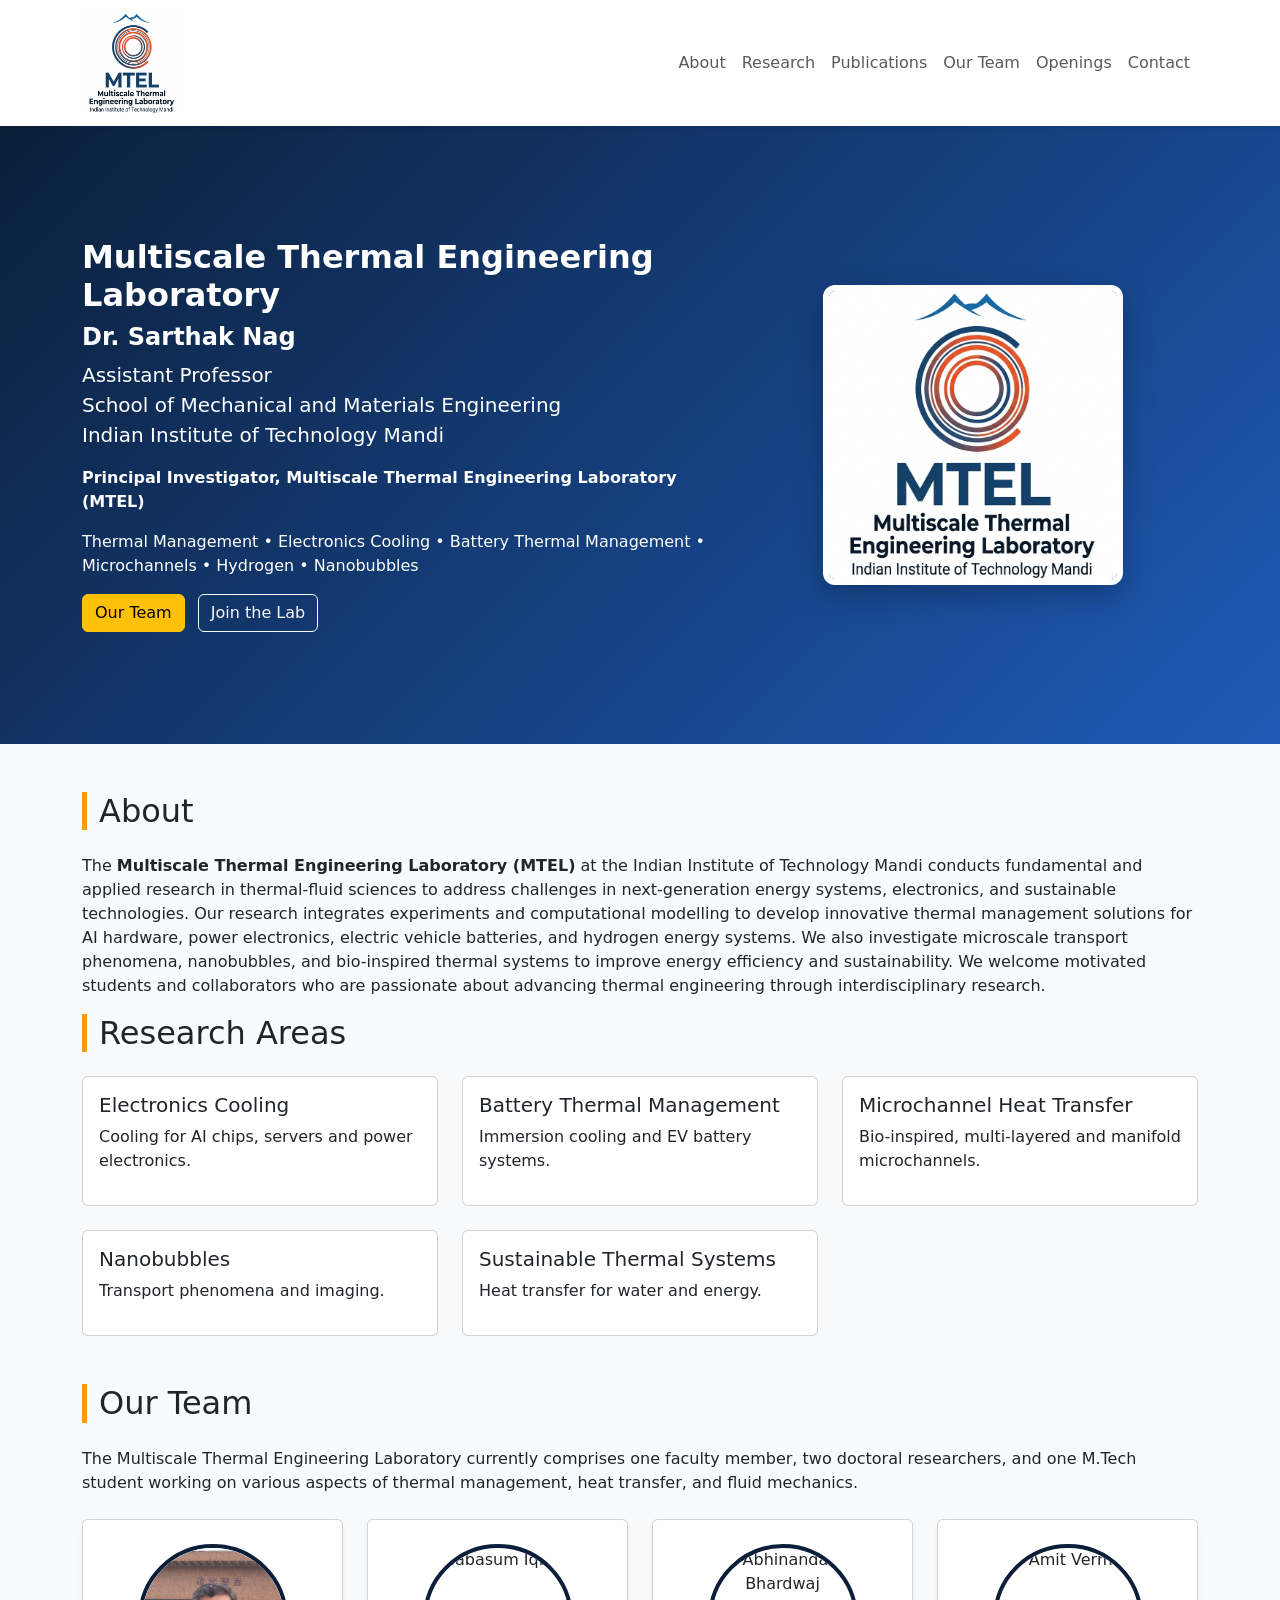
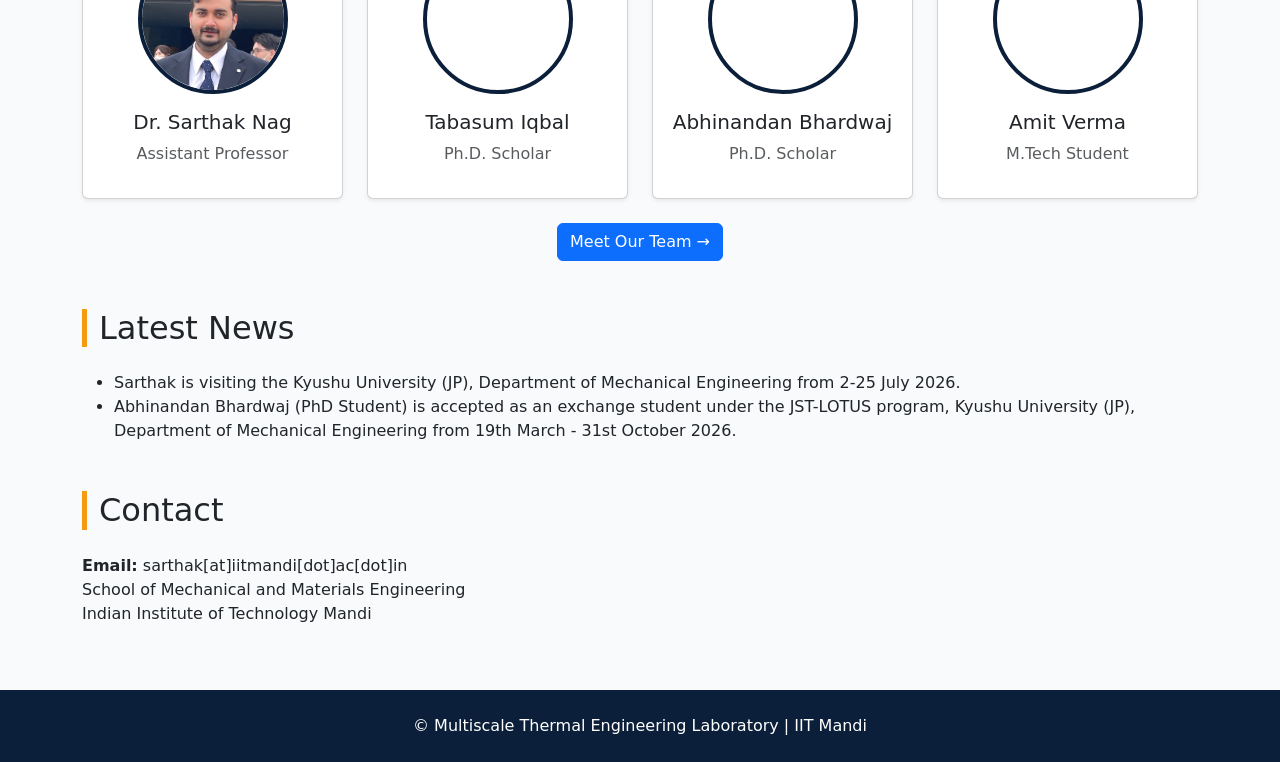
==== index.html @ 216d376e "Update headings for Multiscale Thermal Engineering Lab" ====
<!doctype html>
<html lang='en'>
<head>
<meta charset='utf-8'><meta name='viewport' content='width=device-width,initial-scale=1'>
<title>Dr. Sarthak Nag | MTEL</title>
<link href='https://cdn.jsdelivr.net/npm/bootstrap@5.3.7/dist/css/bootstrap.min.css' rel='stylesheet'>
<link rel='stylesheet' href='assets/css/style.css'>
</head>
<body>
<nav class='navbar navbar-expand-lg bg-white shadow-sm sticky-top'>
<div class='container'>
<a class="navbar-brand" href="index.html">
    <img src="assets/images/MTEL_Logo_square1.png"
         alt="MTEL Logo"
         height="100">
</a>
<ul class='navbar-nav ms-auto'>
<li class='nav-item'><a class='nav-link' href='#about'>About</a></li>
<li class='nav-item'><a class='nav-link' href='#research'>Research</a></li>
<li class='nav-item'><a class='nav-link' href='pages/publications.html'>Publications</a></li>
<li class='nav-item'><a class='nav-link' href='pages/people.html'>Our Team</a></li>
<li class='nav-item'><a class='nav-link' href='pages/openings.html'>Openings</a></li>
<li class='nav-item'><a class='nav-link' href='pages/contact.html'>Contact</a></li>
</ul></div></nav>

<section class='hero'>
<div class='container'>
<div class='row align-items-center'>
<div class='col-lg-7'>
<h1 class="fs-2 fw-bold">Multiscale Thermal Engineering Laboratory</h1>
<h1 class="fs-4 fw-bold">Dr. Sarthak Nag</h1>
<p class='lead'>Assistant Professor<br>School of Mechanical and Materials Engineering<br>Indian Institute of Technology Mandi</p>
<p><strong>Principal Investigator, Multiscale Thermal Engineering Laboratory (MTEL)</strong></p>
<p>Thermal Management • Electronics Cooling • Battery Thermal Management • Microchannels • Hydrogen • Nanobubbles</p>
<a class='btn btn-warning me-2' href='pages/people.html'>Our Team</a>
<a class='btn btn-outline-light' href='pages/openings.html'>Join the Lab</a>
</div>
<div class='col-lg-5 text-center'>
<img src="assets/images/MTEL_Logo_square1.png"
     alt="Lab Logo"
     class="placeholder-photo">
</div>
</div></div></section>

<div class='container py-5' id='about'>
<h2 class='section-title'>About</h2>
<p>The <strong>Multiscale Thermal Engineering Laboratory (MTEL)</strong> at the Indian Institute of Technology Mandi conducts fundamental and applied research in 
  thermal-fluid sciences to address challenges in next-generation energy systems, electronics, and sustainable technologies. Our research integrates experiments 
  and computational modelling to develop innovative thermal management solutions for AI hardware, power electronics, electric vehicle batteries, and hydrogen energy systems.
  We also investigate microscale transport phenomena, nanobubbles, and bio-inspired thermal systems to improve energy efficiency and sustainability.
  We welcome motivated students and collaborators who are passionate about advancing thermal engineering through interdisciplinary research.
</p>

<h2 class='section-title' id='research'>Research Areas</h2>
<div class='row g-4'>
<div class='col-md-4'><div class='card h-100'><div class='card-body'><h5>Electronics Cooling</h5><p>Cooling for AI chips, servers and power electronics.</p></div></div></div><div class='col-md-4'><div class='card h-100'><div class='card-body'><h5>Battery Thermal Management</h5><p>Immersion cooling and EV battery systems.</p></div></div></div><div class='col-md-4'><div class='card h-100'><div class='card-body'><h5>Microchannel Heat Transfer</h5><p>Bio-inspired, multi-layered and manifold microchannels.</p></div></div></div><div class='col-md-4'><div class='card h-100'><div class='card-body'><h5>Nanobubbles</h5><p>Transport phenomena and imaging.</p></div></div></div><div class='col-md-4'><div class='card h-100'><div class='card-body'><h5>Sustainable Thermal Systems</h5><p>Heat transfer for water and energy.</p></div></div></div>
</div>

<h2 class="section-title mt-5">Our Team</h2>

<p class="mb-4">
The Multiscale Thermal Engineering Laboratory currently comprises one faculty member,
two doctoral researchers, and one M.Tech student working on various aspects of
thermal management, heat transfer, and fluid mechanics.
</p>

<div class="row g-4">

    <!-- PI -->

    <div class="col-lg-3 col-md-6">

        <div class="card h-100 shadow-sm text-center">

            <img src="assets/images/SN-photo.jpg"
                 class="profile-photo mt-4"
                 alt="Dr. Sarthak Nag">

            <div class="card-body">

                <h5>Dr. Sarthak Nag</h5>

                <p class="text-muted mb-2">
                    Assistant Professor
                </p>
            </div>

        </div>

    </div>

    <!-- Tabasum -->

    <div class="col-lg-3 col-md-6">

        <div class="card h-100 shadow-sm text-center">

            <img src="assets/images/tabasum.jpg"
                 class="profile-photo mt-4"
                 alt="Tabasum Iqbal">

            <div class="card-body">

                <h5>Tabasum Iqbal</h5>

                <p class="text-muted">
                    Ph.D. Scholar
                </p>

            </div>

        </div>

    </div>

    <!-- Abhinandan -->

    <div class="col-lg-3 col-md-6">

        <div class="card h-100 shadow-sm text-center">

            <img src="assets/images/abhinandan.jpg"
                 class="profile-photo mt-4"
                 alt="Abhinandan Bhardwaj">

            <div class="card-body">

                <h5>Abhinandan Bhardwaj</h5>

                <p class="text-muted">
                    Ph.D. Scholar
                </p>

            </div>

        </div>

    </div>

    <!-- Amit -->

    <div class="col-lg-3 col-md-6">

        <div class="card h-100 shadow-sm text-center">

            <img src="assets/images/amit_verma.jpg"
                 class="profile-photo mt-4"
                 alt="Amit Verma">

            <div class="card-body">

                <h5>Amit Verma</h5>

                <p class="text-muted">
                    M.Tech Student
                </p>

            </div>

        </div>

    </div>

</div>

<div class="text-center mt-4">

    <a href="pages/people.html" class="btn btn-primary">

        Meet Our Team →

    </a>

</div>    
    
<h2 class='section-title mt-5'>Latest News</h2>
<ul>
<li>Sarthak is visiting the Kyushu University (JP), Department of Mechanical Engineering from 2-25 July 2026. </li>
<li>Abhinandan Bhardwaj (PhD Student) is accepted as an exchange student under the JST-LOTUS program, Kyushu University (JP), Department of Mechanical Engineering from 19th March - 31st October 2026.</li>
</ul>

<h2 class='section-title mt-5' id='contact'>Contact</h2>
<p><strong>Email:</strong> sarthak[at]iitmandi[dot]ac[dot]in<br>
School of Mechanical and Materials Engineering<br>Indian Institute of Technology Mandi</p>
</div>

<footer class='py-4'><div class='container text-center'>
© <span id='year'></span> Multiscale Thermal Engineering Laboratory | IIT Mandi
</div></footer>
<script src='assets/js/main.js'></script>
</body></html>
---- assets/css/style.css ----
:root{--primary:#0b1f3a;--accent:#f39c12;--light:#f8fafc}
body{font-family:system-ui,-apple-system,Segoe UI,Roboto,sans-serif;background:var(--light)}
.hero{background:linear-gradient(135deg,#0b1f3a,#1e5bb8);color:#fff;padding:7rem 0}
.section-title{border-left:5px solid var(--accent);padding-left:.75rem;margin-bottom:1.5rem}
.card:hover{transform:translateY(-4px);transition:.25s}
footer{background:#0b1f3a;color:#fff}
.stat{font-size:2rem;font-weight:700;color:#1e5bb8}

.placeholder-photo {
    width: 300px;
    height: 300px;
    object-fit: cover;
    border-radius: 12px;
    border: 6px solid white;
    box-shadow: 0 10px 30px rgba(0,0,0,0.25);
}

.profile-photo {
    width: 150px;
    height: 150px;
    object-fit: cover;
    border-radius: 50%;
    border: 4px solid #0b1f3a;
    margin: 20px auto 0;
    display: block;
}
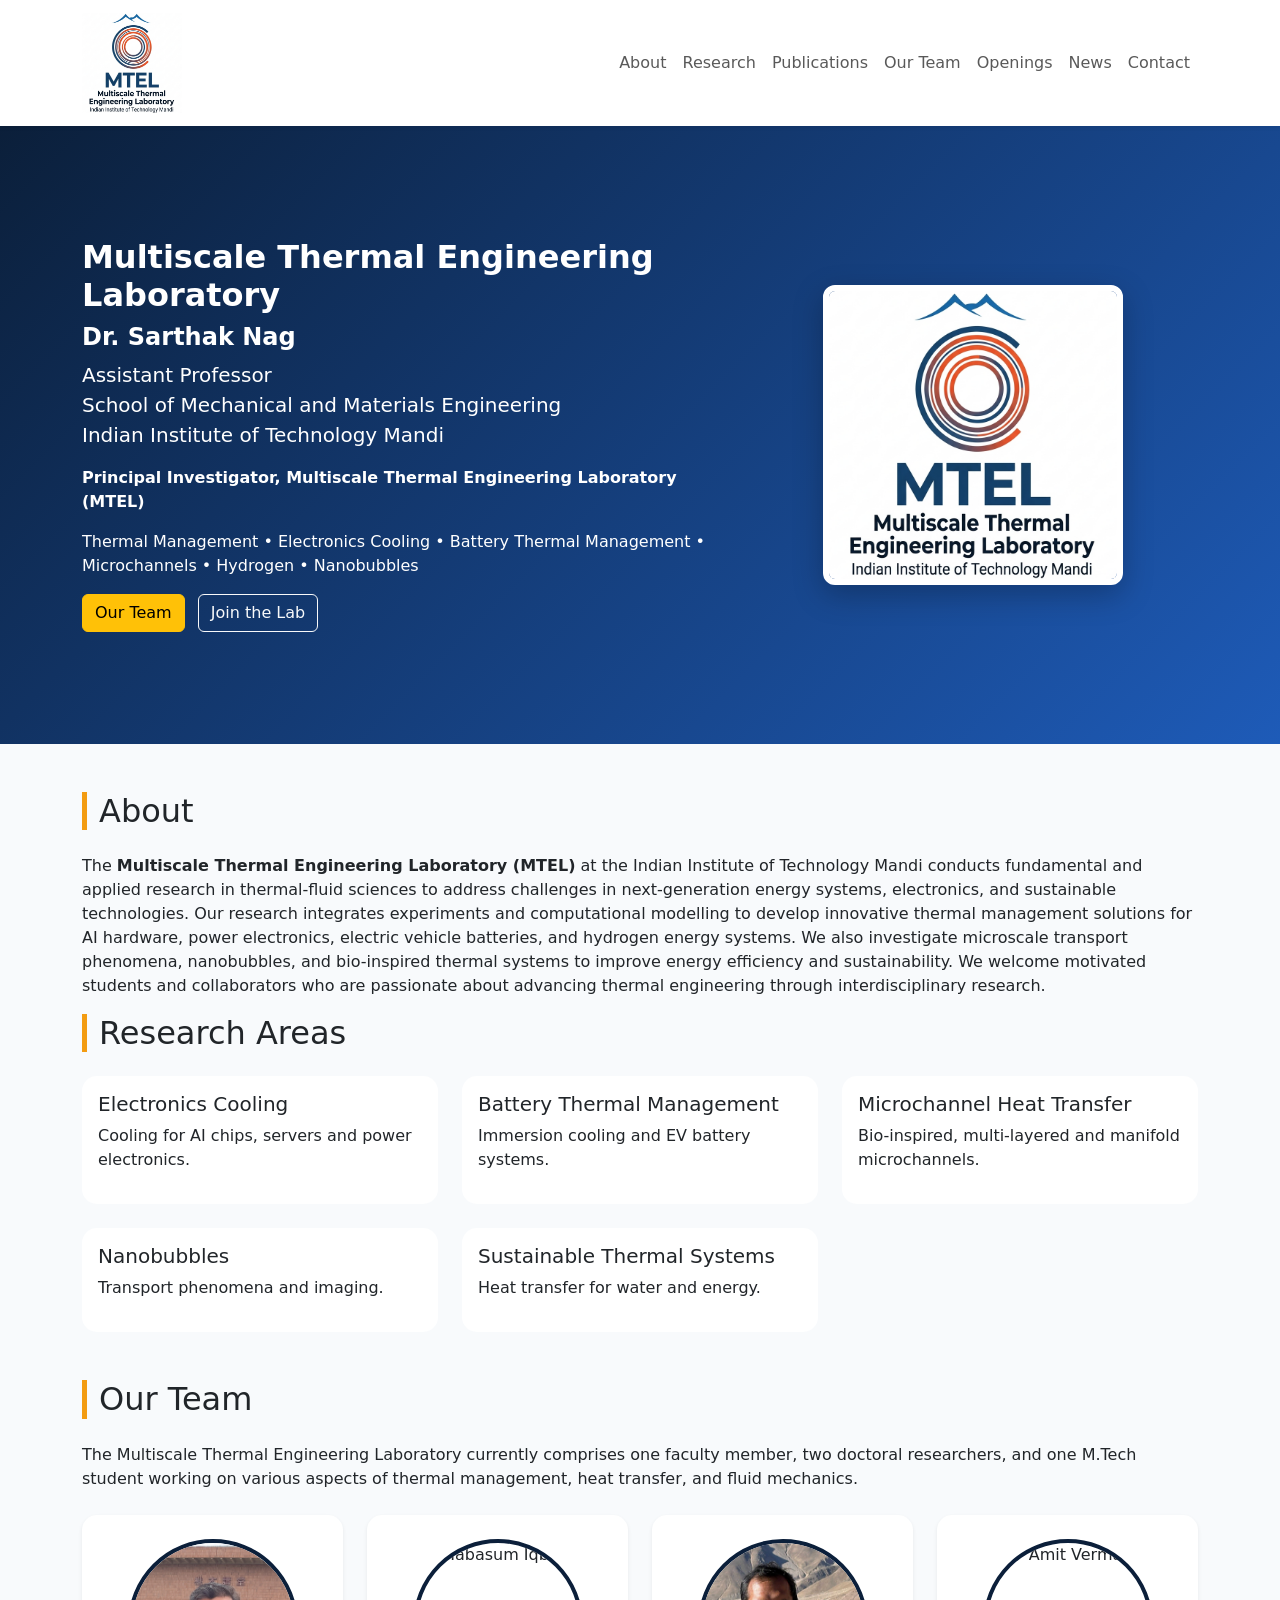
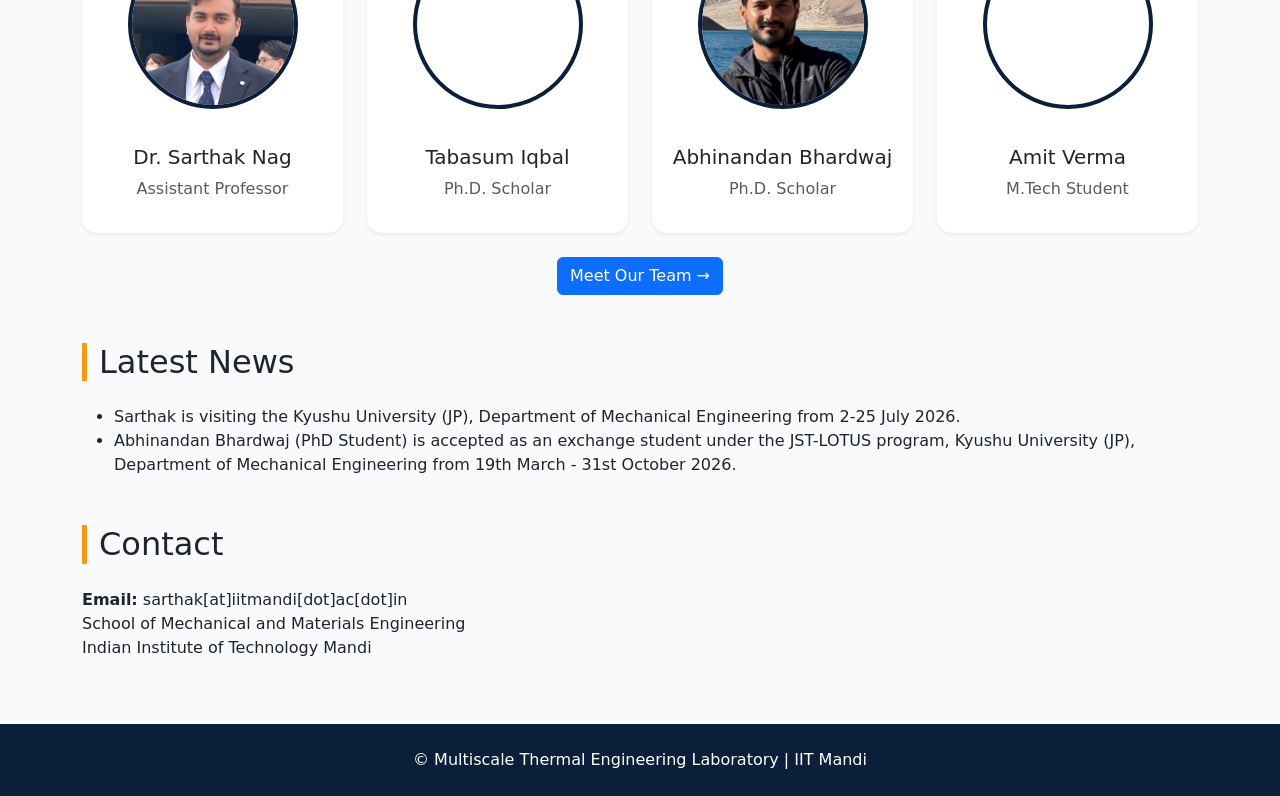
==== commit b904a2ef: "Update index.html" ====
--- a/index.html
+++ b/index.html
@@ -20,6 +20,7 @@
 <li class='nav-item'><a class='nav-link' href='pages/publications.html'>Publications</a></li>
 <li class='nav-item'><a class='nav-link' href='pages/people.html'>Our Team</a></li>
 <li class='nav-item'><a class='nav-link' href='pages/openings.html'>Openings</a></li>
+<li class='nav-item'><a class='nav-link' href='pages/news.html'>News</a></li>
 <li class='nav-item'><a class='nav-link' href='pages/contact.html'>Contact</a></li>
 </ul></div></nav>
 
--- a/assets/css/style.css
+++ b/assets/css/style.css
@@ -16,12 +16,17 @@
     box-shadow: 0 10px 30px rgba(0,0,0,0.25);
 }
 
+.card {
+    border: none;
+    border-radius: 15px;
+}
+
 .profile-photo {
-    width: 150px;
-    height: 150px;
+    width: 170px;
+    height: 170px;
     object-fit: cover;
     border-radius: 50%;
     border: 4px solid #0b1f3a;
-    margin: 20px auto 0;
     display: block;
+    margin: 20px auto;
 }
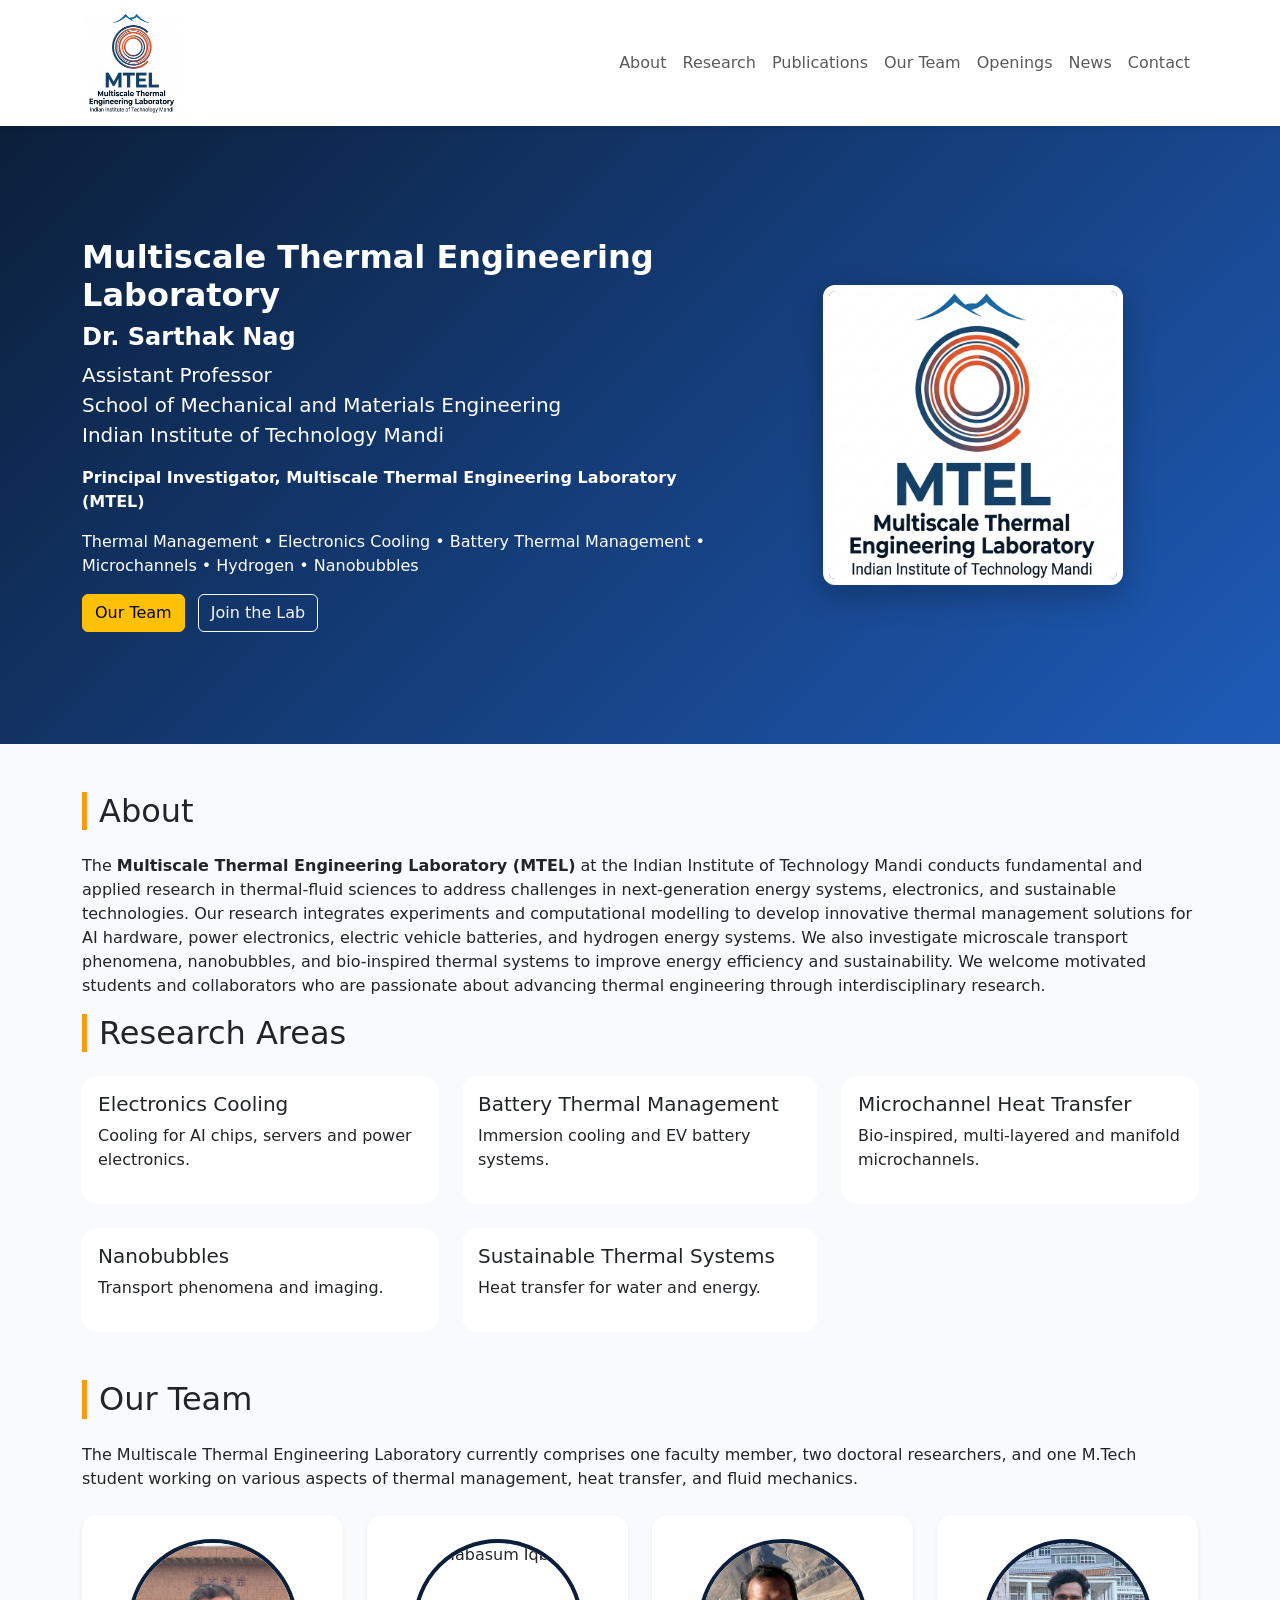
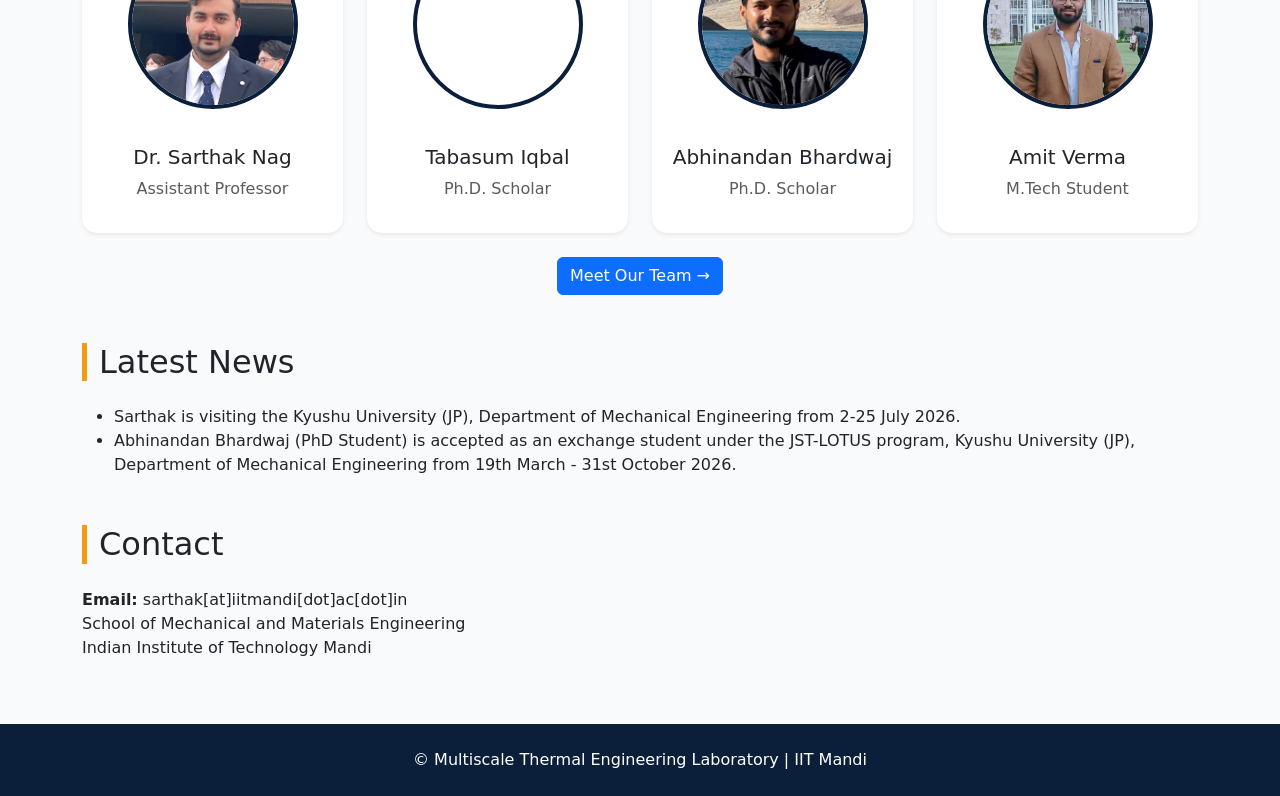
==== commit 17a53778: "Update profile image source for Amit Verma" ====
--- a/index.html
+++ b/index.html
@@ -144,7 +144,7 @@
 
         <div class="card h-100 shadow-sm text-center">
 
-            <img src="assets/images/amit_verma.jpg"
+            <img src="assets/images/amitv.jpg"
                  class="profile-photo mt-4"
                  alt="Amit Verma">
 
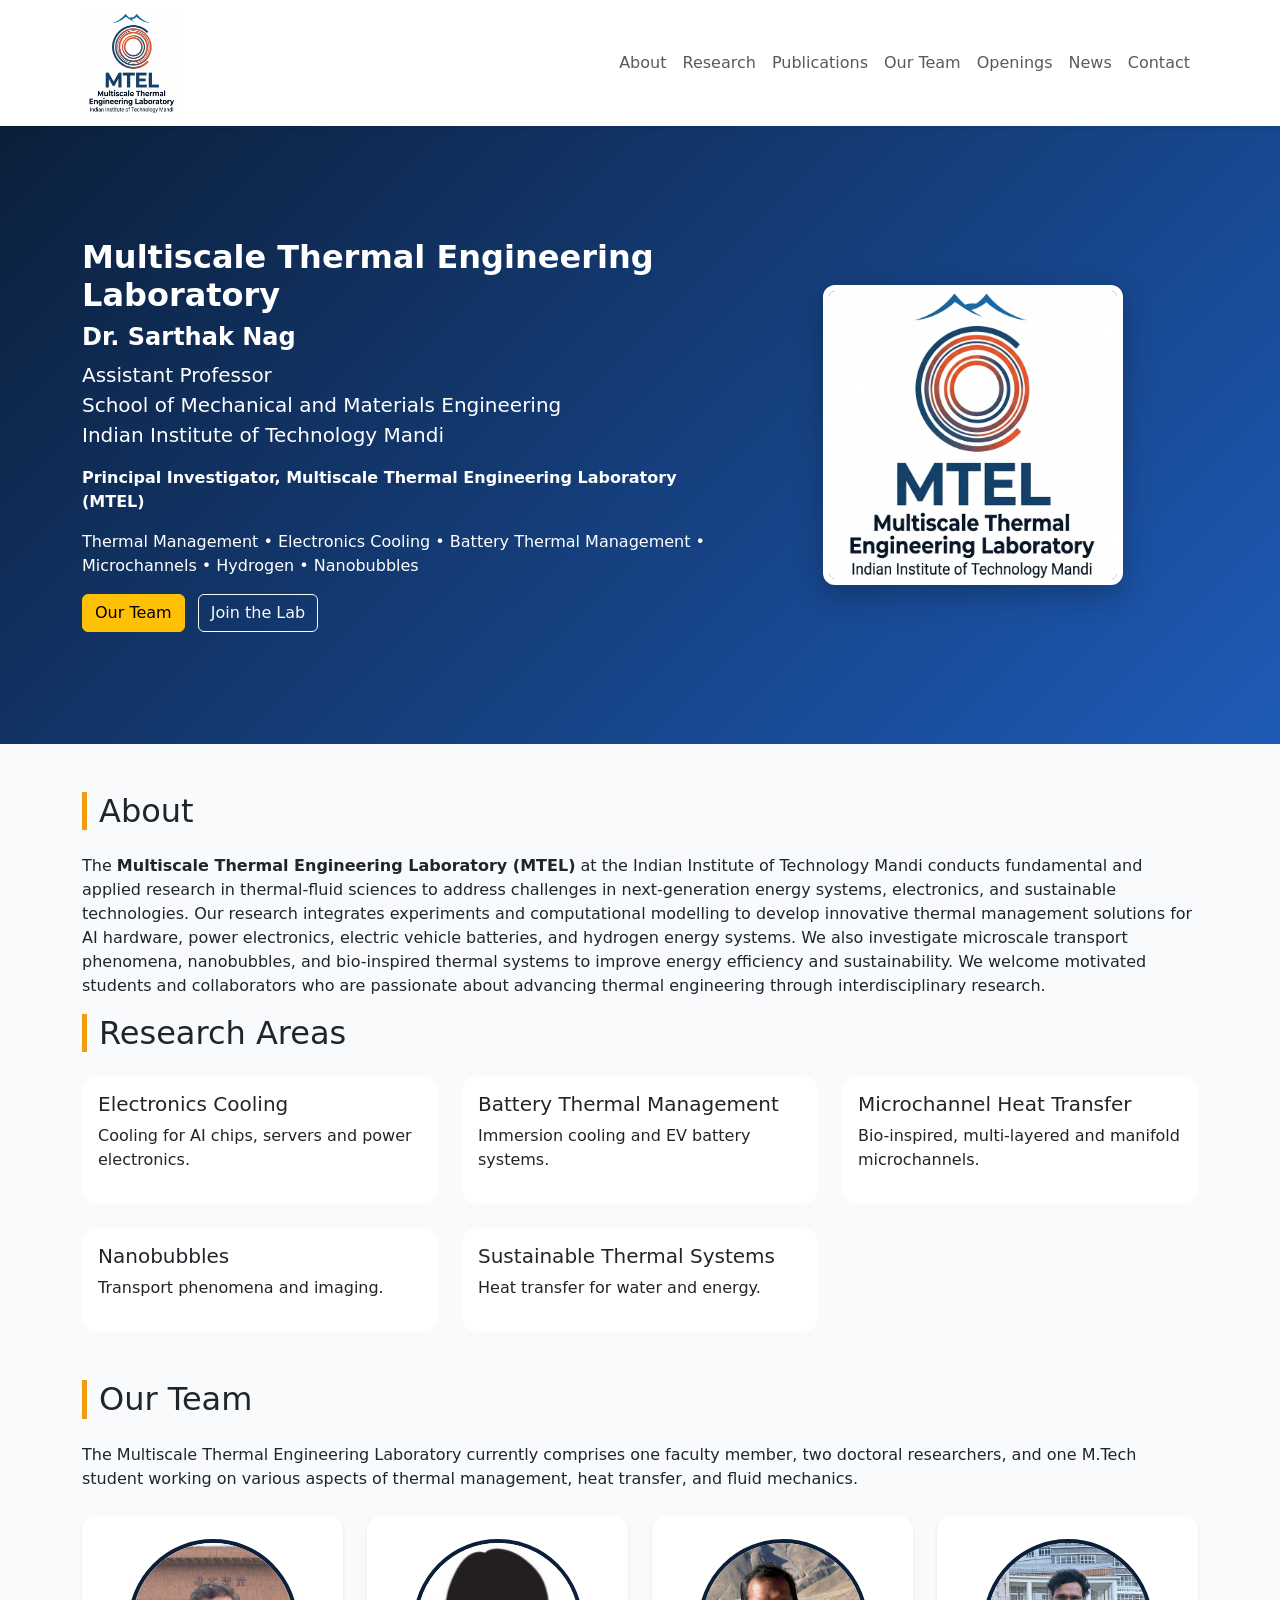
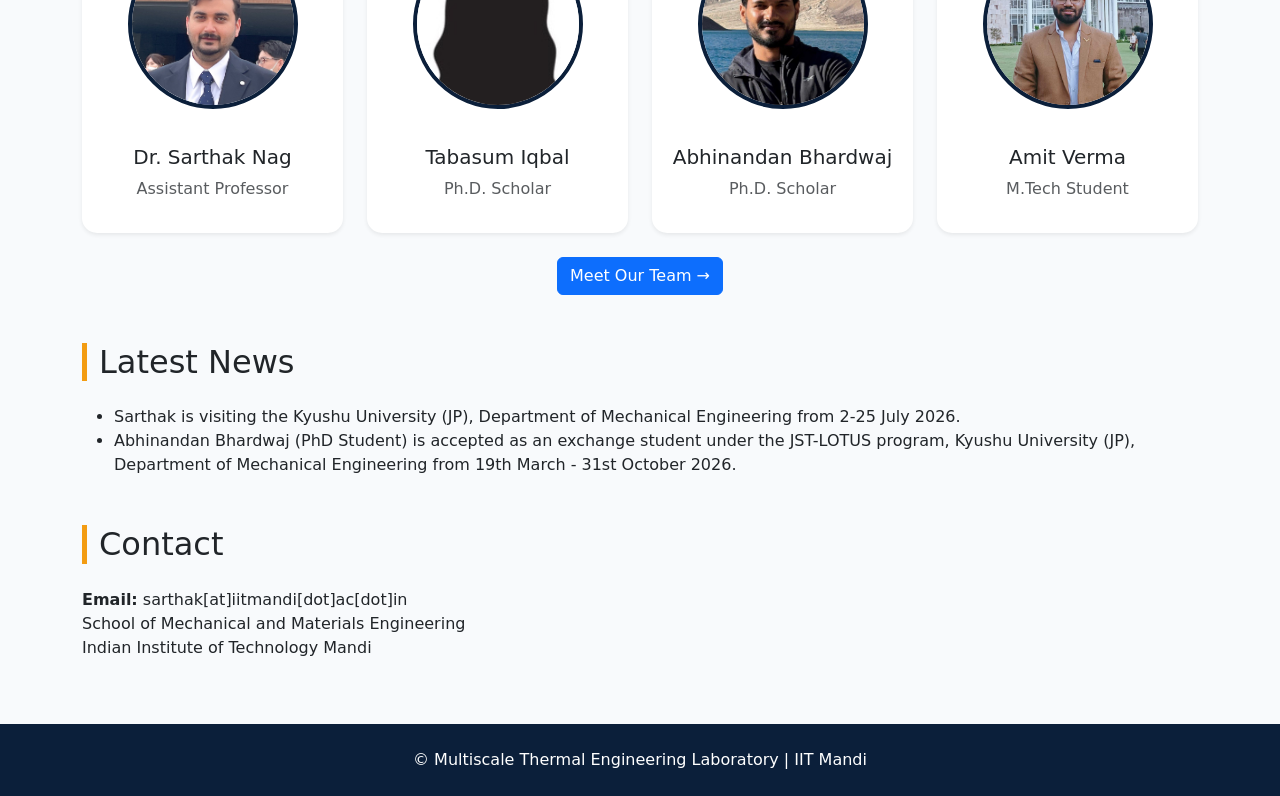
==== commit 326e522f: "Update index.html" ====
--- a/index.html
+++ b/index.html
@@ -14,14 +14,14 @@
          alt="MTEL Logo"
          height="100">
 </a>
-<ul class='navbar-nav ms-auto'>
-<li class='nav-item'><a class='nav-link' href='#about'>About</a></li>
-<li class='nav-item'><a class='nav-link' href='#research'>Research</a></li>
-<li class='nav-item'><a class='nav-link' href='pages/publications.html'>Publications</a></li>
-<li class='nav-item'><a class='nav-link' href='pages/people.html'>Our Team</a></li>
-<li class='nav-item'><a class='nav-link' href='pages/openings.html'>Openings</a></li>
-<li class='nav-item'><a class='nav-link' href='pages/news.html'>News</a></li>
-<li class='nav-item'><a class='nav-link' href='pages/contact.html'>Contact</a></li>
+<ul class="navbar-nav ms-auto">
+    <li class="nav-item"><a class="nav-link" href="/nagthermal/index.html#about">About</a></li>
+    <li class="nav-item"><a class="nav-link" href="/nagthermal/index.html#research">Research</a></li>
+    <li class="nav-item"><a class="nav-link" href="/nagthermal/pages/publications.html">Publications</a></li>
+    <li class="nav-item"><a class="nav-link" href="/nagthermal/pages/people.html">Our Team</a></li>
+    <li class="nav-item"><a class="nav-link" href="/nagthermal/pages/openings.html">Openings</a></li>
+    <li class="nav-item"><a class="nav-link" href="/nagthermal/pages/news.html">News</a></li>
+    <li class="nav-item"><a class="nav-link" href="/nagthermal/pages/contact.html">Contact</a></li>
 </ul></div></nav>
 
 <section class='hero'>
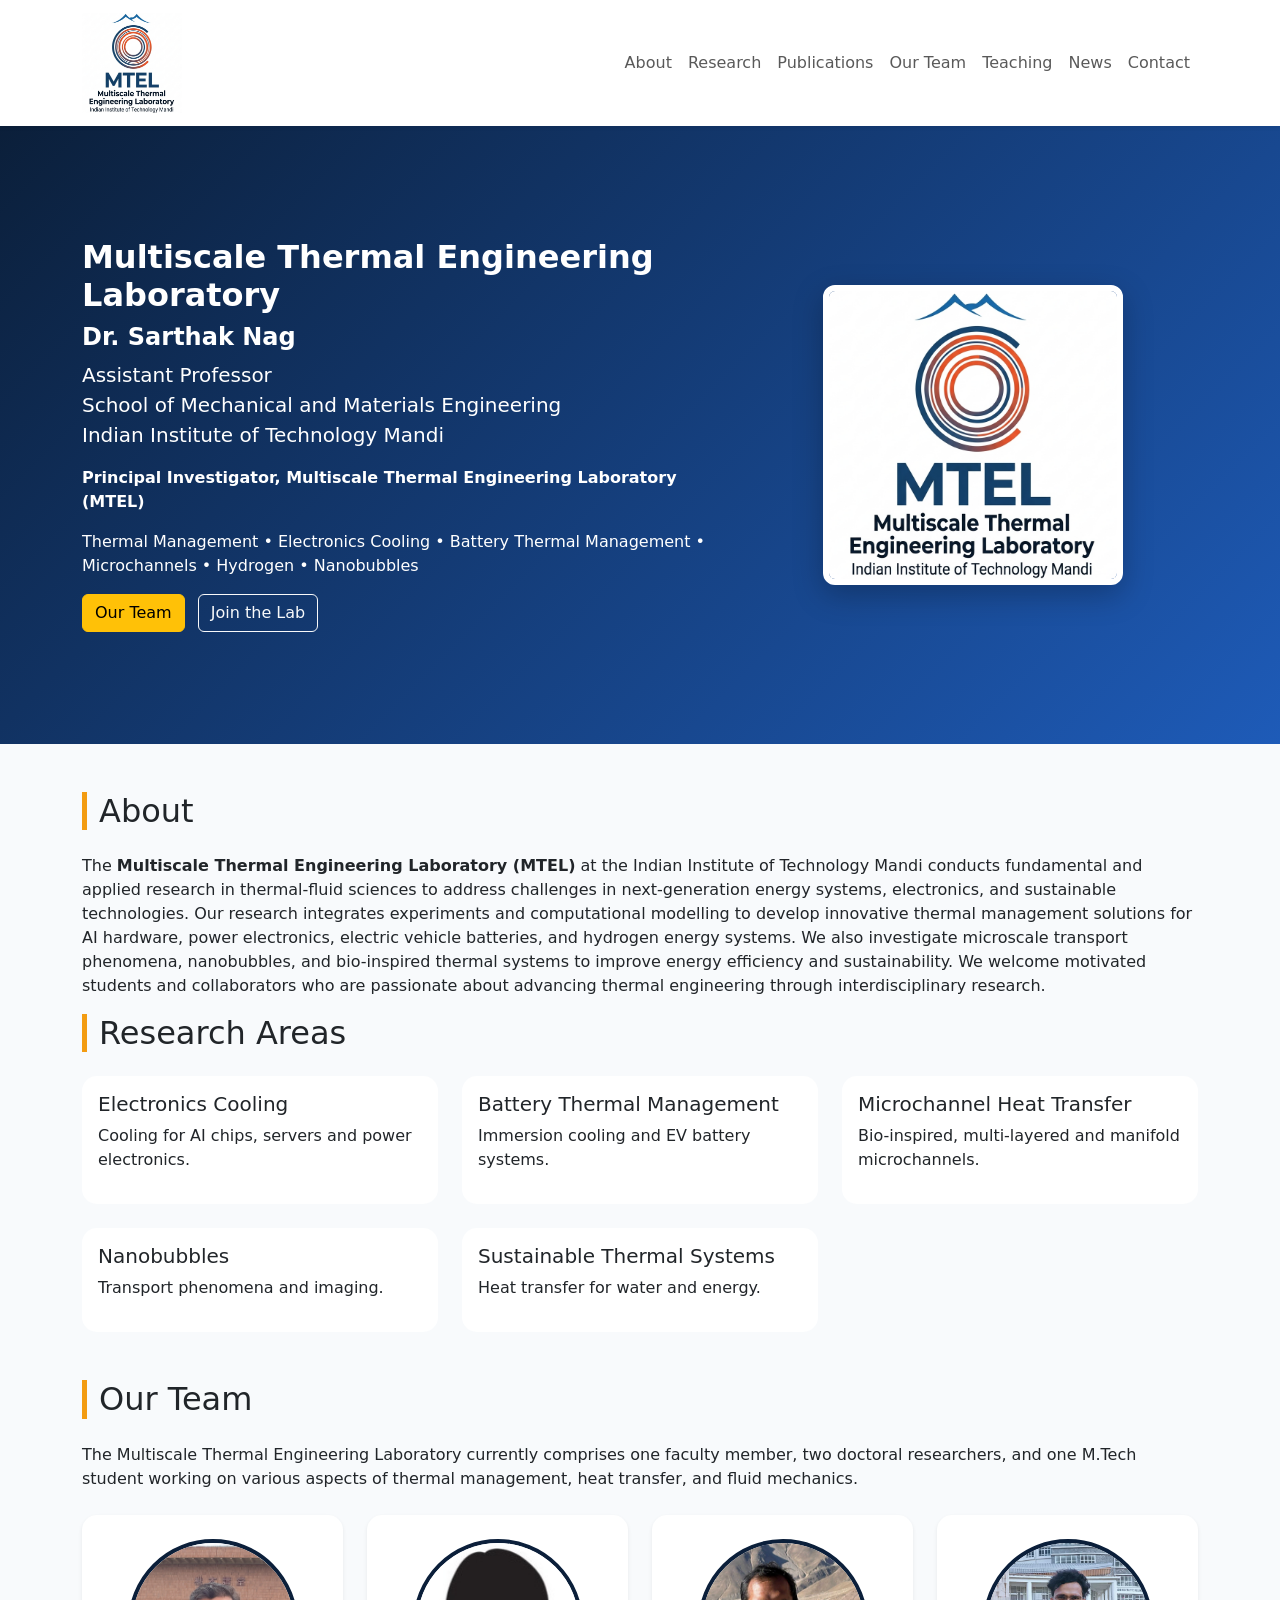
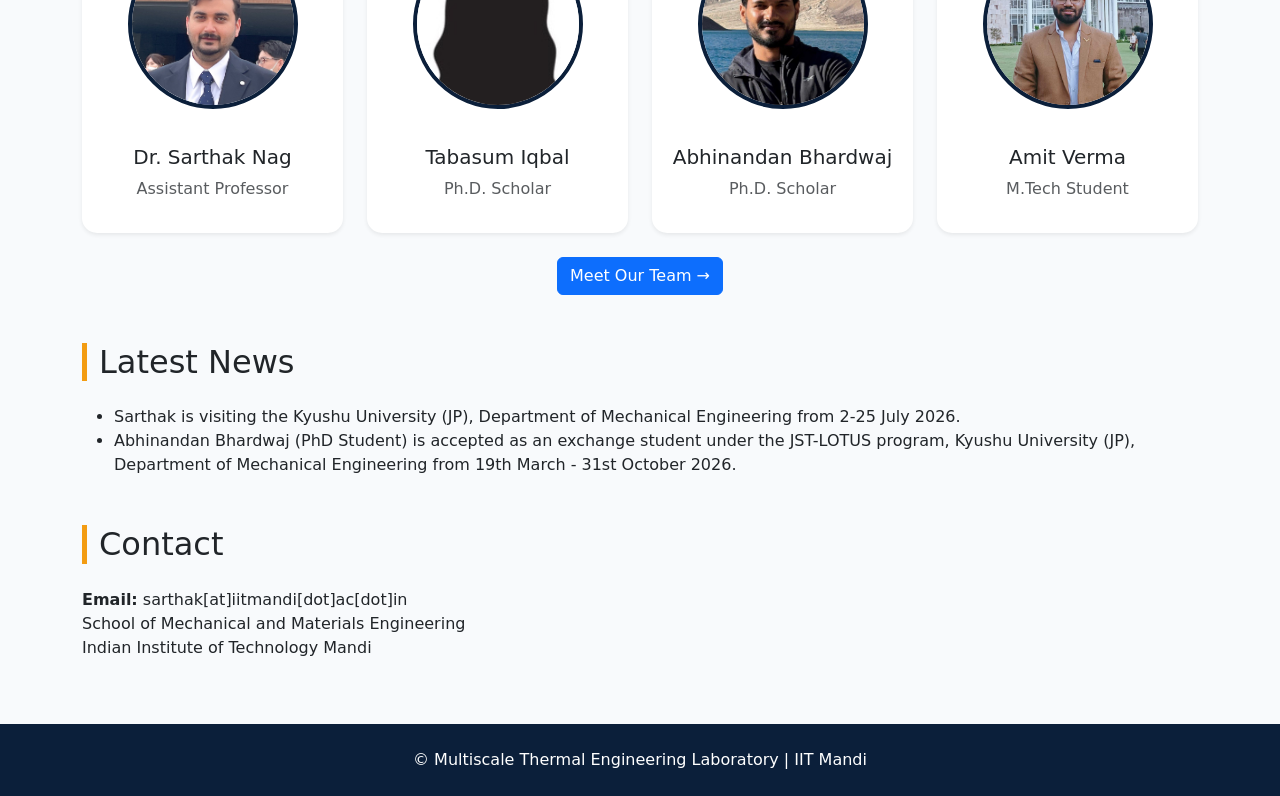
==== commit 9879a66f: "Replace 'Openings' link with 'Teaching' link" ====
--- a/index.html
+++ b/index.html
@@ -19,7 +19,7 @@
     <li class="nav-item"><a class="nav-link" href="/nagthermal/index.html#research">Research</a></li>
     <li class="nav-item"><a class="nav-link" href="/nagthermal/pages/publications.html">Publications</a></li>
     <li class="nav-item"><a class="nav-link" href="/nagthermal/pages/people.html">Our Team</a></li>
-    <li class="nav-item"><a class="nav-link" href="/nagthermal/pages/openings.html">Openings</a></li>
+    <li class="nav-item"><a class="nav-link" href="/nagthermal/pages/teaching.html">Teaching</a></li>
     <li class="nav-item"><a class="nav-link" href="/nagthermal/pages/news.html">News</a></li>
     <li class="nav-item"><a class="nav-link" href="/nagthermal/pages/contact.html">Contact</a></li>
 </ul></div></nav>
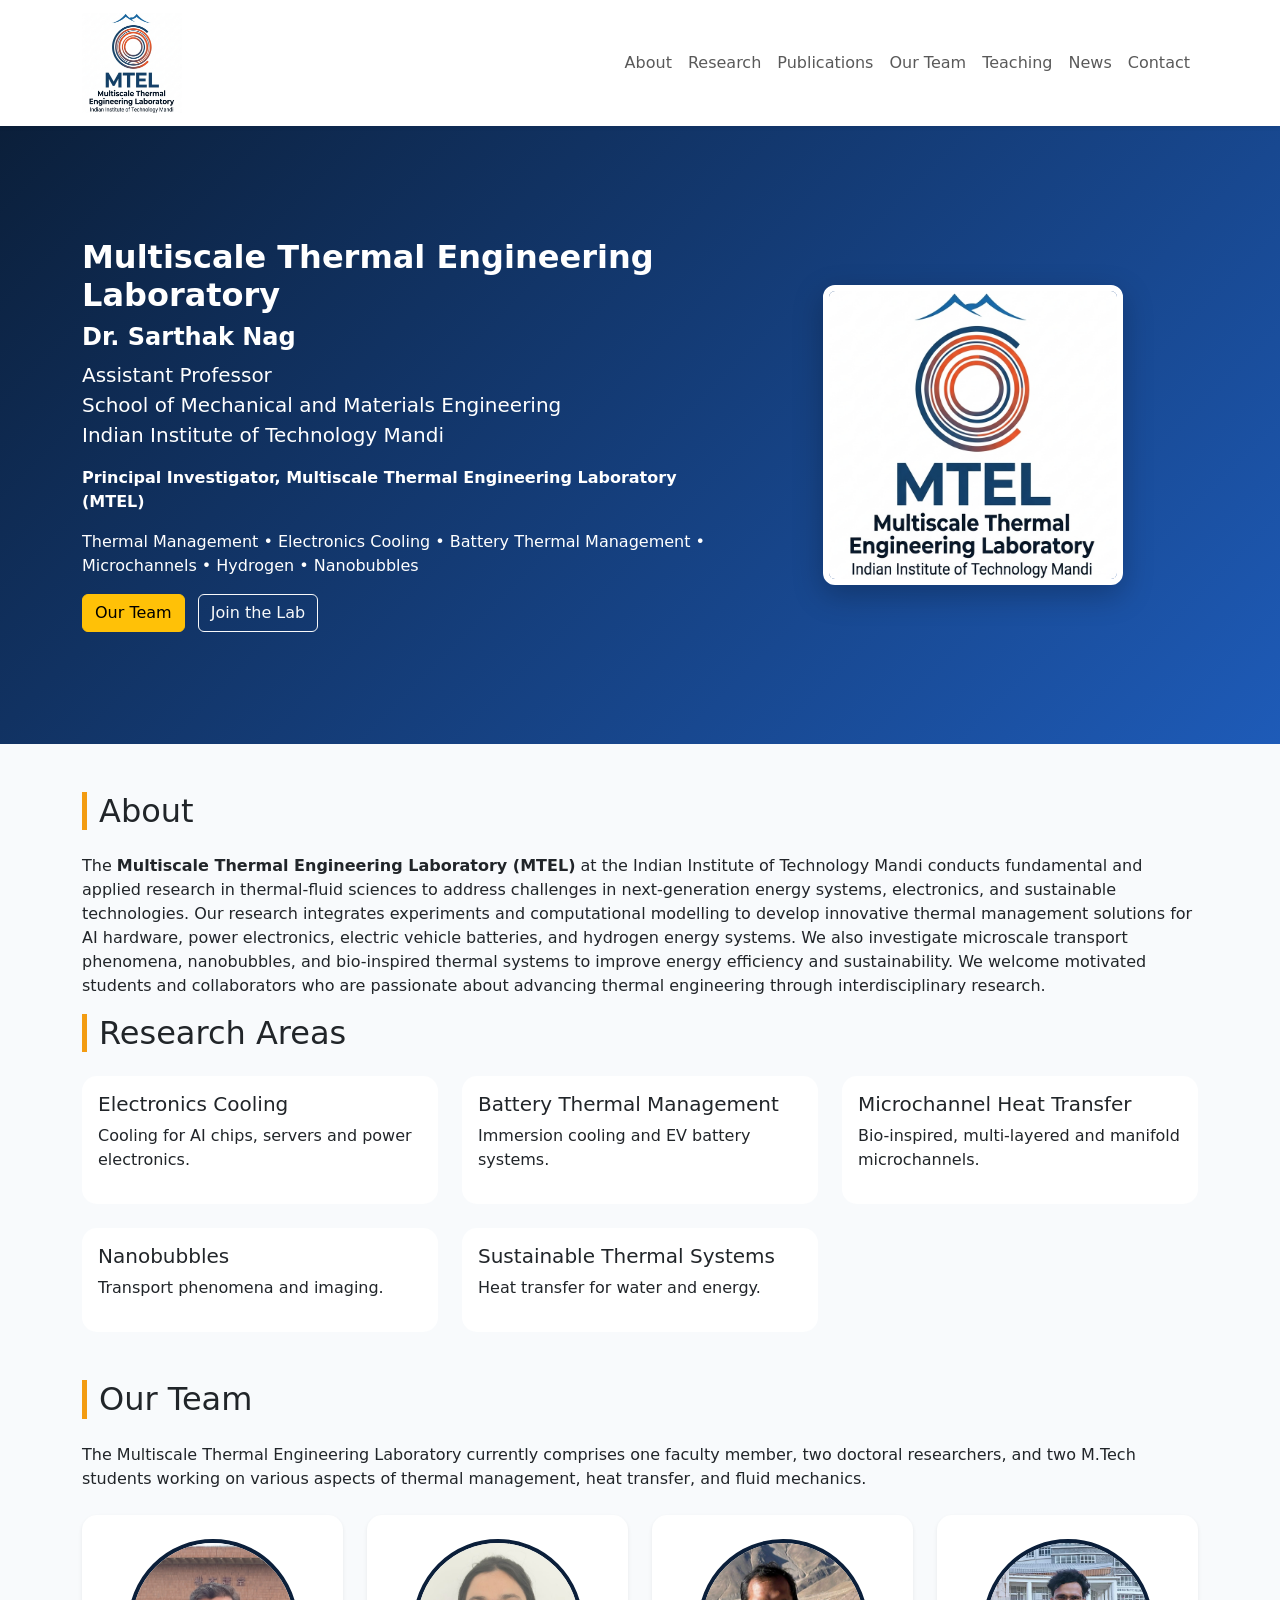
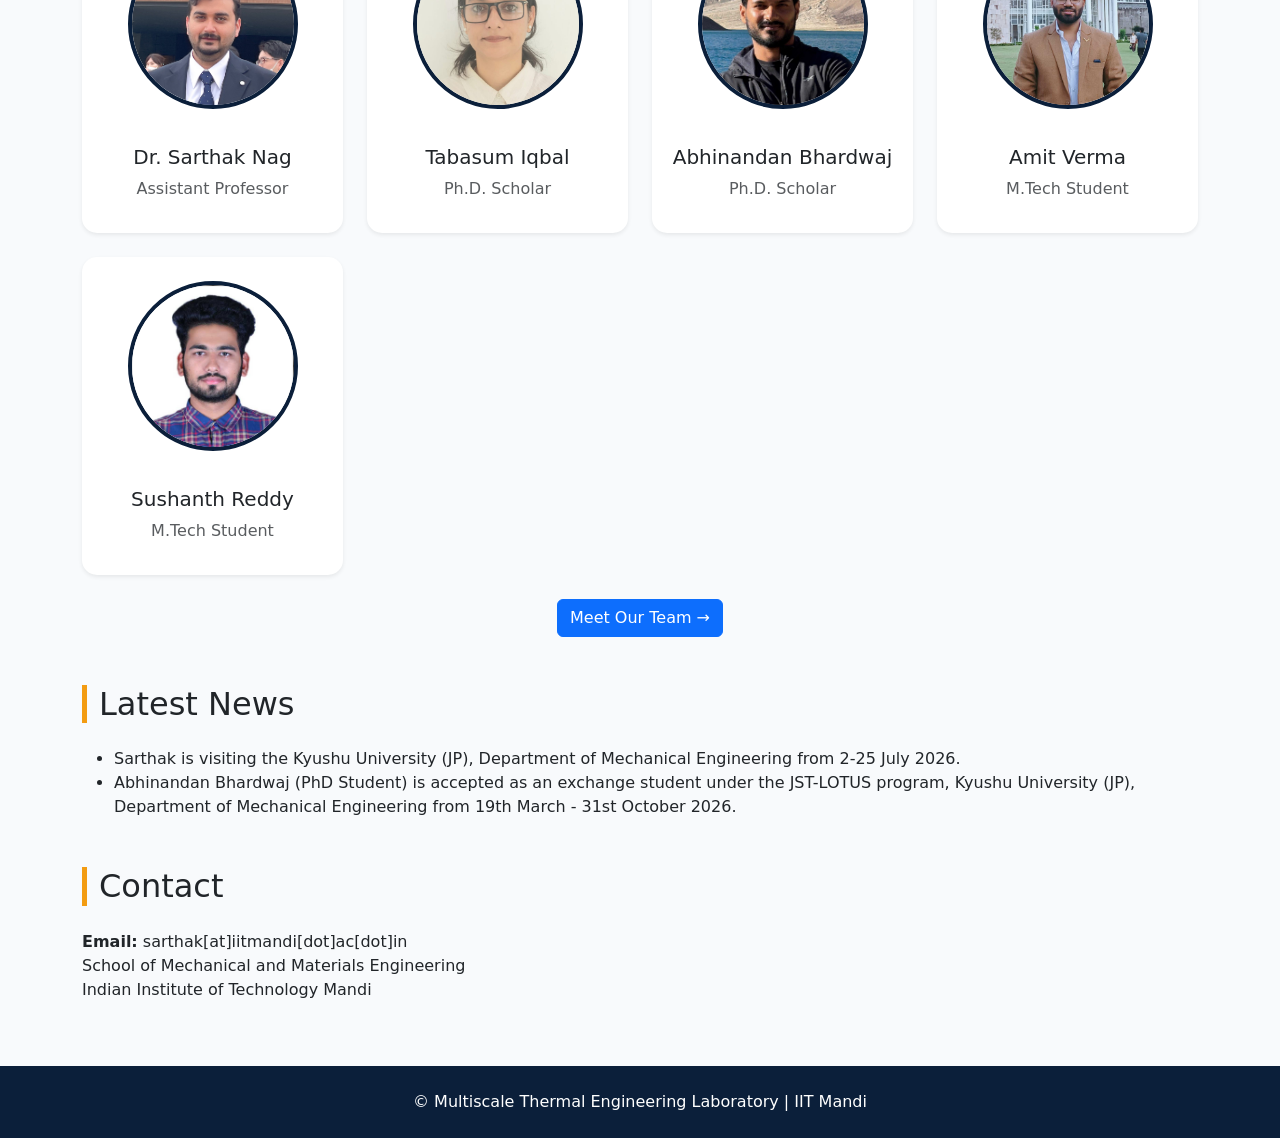
==== commit 35a9f432: "Revise team section with new member information Updated team member details and added a new member." ====
--- a/index.html
+++ b/index.html
@@ -57,122 +57,35 @@
 <div class='col-md-4'><div class='card h-100'><div class='card-body'><h5>Electronics Cooling</h5><p>Cooling for AI chips, servers and power electronics.</p></div></div></div><div class='col-md-4'><div class='card h-100'><div class='card-body'><h5>Battery Thermal Management</h5><p>Immersion cooling and EV battery systems.</p></div></div></div><div class='col-md-4'><div class='card h-100'><div class='card-body'><h5>Microchannel Heat Transfer</h5><p>Bio-inspired, multi-layered and manifold microchannels.</p></div></div></div><div class='col-md-4'><div class='card h-100'><div class='card-body'><h5>Nanobubbles</h5><p>Transport phenomena and imaging.</p></div></div></div><div class='col-md-4'><div class='card h-100'><div class='card-body'><h5>Sustainable Thermal Systems</h5><p>Heat transfer for water and energy.</p></div></div></div>
 </div>
 
-<h2 class="section-title mt-5">Our Team</h2>
-
-<p class="mb-4">
-The Multiscale Thermal Engineering Laboratory currently comprises one faculty member,
-two doctoral researchers, and one M.Tech student working on various aspects of
-thermal management, heat transfer, and fluid mechanics.
-</p>
-
-<div class="row g-4">
-
-    <!-- PI -->
-
-    <div class="col-lg-3 col-md-6">
-
+<h2 class="section-title mt-5">Our Team</h2> 
+    <p class="mb-4"> The Multiscale Thermal Engineering Laboratory currently comprises one faculty member, two doctoral researchers, and two M.Tech students working on various aspects of thermal management, heat transfer, and fluid mechanics. </p> 
+    <div class="row g-4">
+    <!-- PI --> <div class="col-lg-3 col-md-6"> 
+        <div class="card h-100 shadow-sm text-center"> 
+            <img src="assets/images/SN-photo.jpg" class="profile-photo mt-4" alt="Dr. Sarthak Nag"> 
+            <div class="card-body"> 
+                <h5>Dr. Sarthak Nag</h5> 
+                <p class="text-muted mb-2"> Assistant Professor </p> </div> </div> </div>
+    <!-- Tabasum --> <div class="col-lg-3 col-md-6"> 
         <div class="card h-100 shadow-sm text-center">
-
-            <img src="assets/images/SN-photo.jpg"
-                 class="profile-photo mt-4"
-                 alt="Dr. Sarthak Nag">
-
-            <div class="card-body">
-
-                <h5>Dr. Sarthak Nag</h5>
-
-                <p class="text-muted mb-2">
-                    Assistant Professor
-                </p>
-            </div>
-
-        </div>
-
-    </div>
-
-    <!-- Tabasum -->
-
-    <div class="col-lg-3 col-md-6">
-
-        <div class="card h-100 shadow-sm text-center">
-
-            <img src="assets/images/tabasum.jpg"
-                 class="profile-photo mt-4"
-                 alt="Tabasum Iqbal">
-
-            <div class="card-body">
-
-                <h5>Tabasum Iqbal</h5>
-
-                <p class="text-muted">
-                    Ph.D. Scholar
-                </p>
-
-            </div>
-
-        </div>
-
-    </div>
-
-    <!-- Abhinandan -->
-
-    <div class="col-lg-3 col-md-6">
-
-        <div class="card h-100 shadow-sm text-center">
-
-            <img src="assets/images/abhinandan.jpg"
-                 class="profile-photo mt-4"
-                 alt="Abhinandan Bhardwaj">
-
-            <div class="card-body">
-
-                <h5>Abhinandan Bhardwaj</h5>
-
-                <p class="text-muted">
-                    Ph.D. Scholar
-                </p>
-
-            </div>
-
-        </div>
-
-    </div>
-
-    <!-- Amit -->
-
-    <div class="col-lg-3 col-md-6">
-
-        <div class="card h-100 shadow-sm text-center">
-
-            <img src="assets/images/amitv.jpg"
-                 class="profile-photo mt-4"
-                 alt="Amit Verma">
-
-            <div class="card-body">
-
-                <h5>Amit Verma</h5>
-
-                <p class="text-muted">
-                    M.Tech Student
-                </p>
-
-            </div>
-
-        </div>
-
-    </div>
-
-</div>
-
-<div class="text-center mt-4">
-
-    <a href="pages/people.html" class="btn btn-primary">
-
-        Meet Our Team →
-
-    </a>
-
-</div>    
+            <img src="assets/images/tabasum.jpg" class="profile-photo mt-4" alt="Tabasum Iqbal">
+            <div class="card-body"> 
+                <h5>Tabasum Iqbal</h5> <p class="text-muted"> Ph.D. Scholar </p> </div> </div> </div>
+        <!-- Abhinandan --> <div class="col-lg-3 col-md-6"> 
+            <div class="card h-100 shadow-sm text-center"> 
+                <img src="assets/images/abhinandan.jpg" class="profile-photo mt-4" alt="Abhinandan Bhardwaj"> 
+                <div class="card-body"> 
+                    <h5>Abhinandan Bhardwaj</h5> <p class="text-muted"> Ph.D. Scholar </p> </div> </div> </div> 
+        <!-- Amit --> <div class="col-lg-3 col-md-6"> 
+            <div class="card h-100 shadow-sm text-center"> 
+                <img src="assets/images/amitv.jpg" class="profile-photo mt-4" alt="Amit Verma"> <div class="card-body"> 
+                    <h5>Amit Verma</h5> <p class="text-muted"> M.Tech Student </p> </div> </div> </div> 
+        <!-- Sushanth --> <div class="col-lg-3 col-md-6">
+            <div class="card h-100 shadow-sm text-center"> 
+                <img src="assets/images/sushanth.jpeg" class="profile-photo mt-4" alt="Suhant">
+                <div class="card-body"> <h5>Sushanth Reddy</h5> 
+                    <p class="text-muted"> M.Tech Student </p> </div> </div> </div> </div> 
+    <div class="text-center mt-4"> <a href="pages/people.html" class="btn btn-primary"> Meet Our Team → </a> </div>
     
 <h2 class='section-title mt-5'>Latest News</h2>
 <ul>
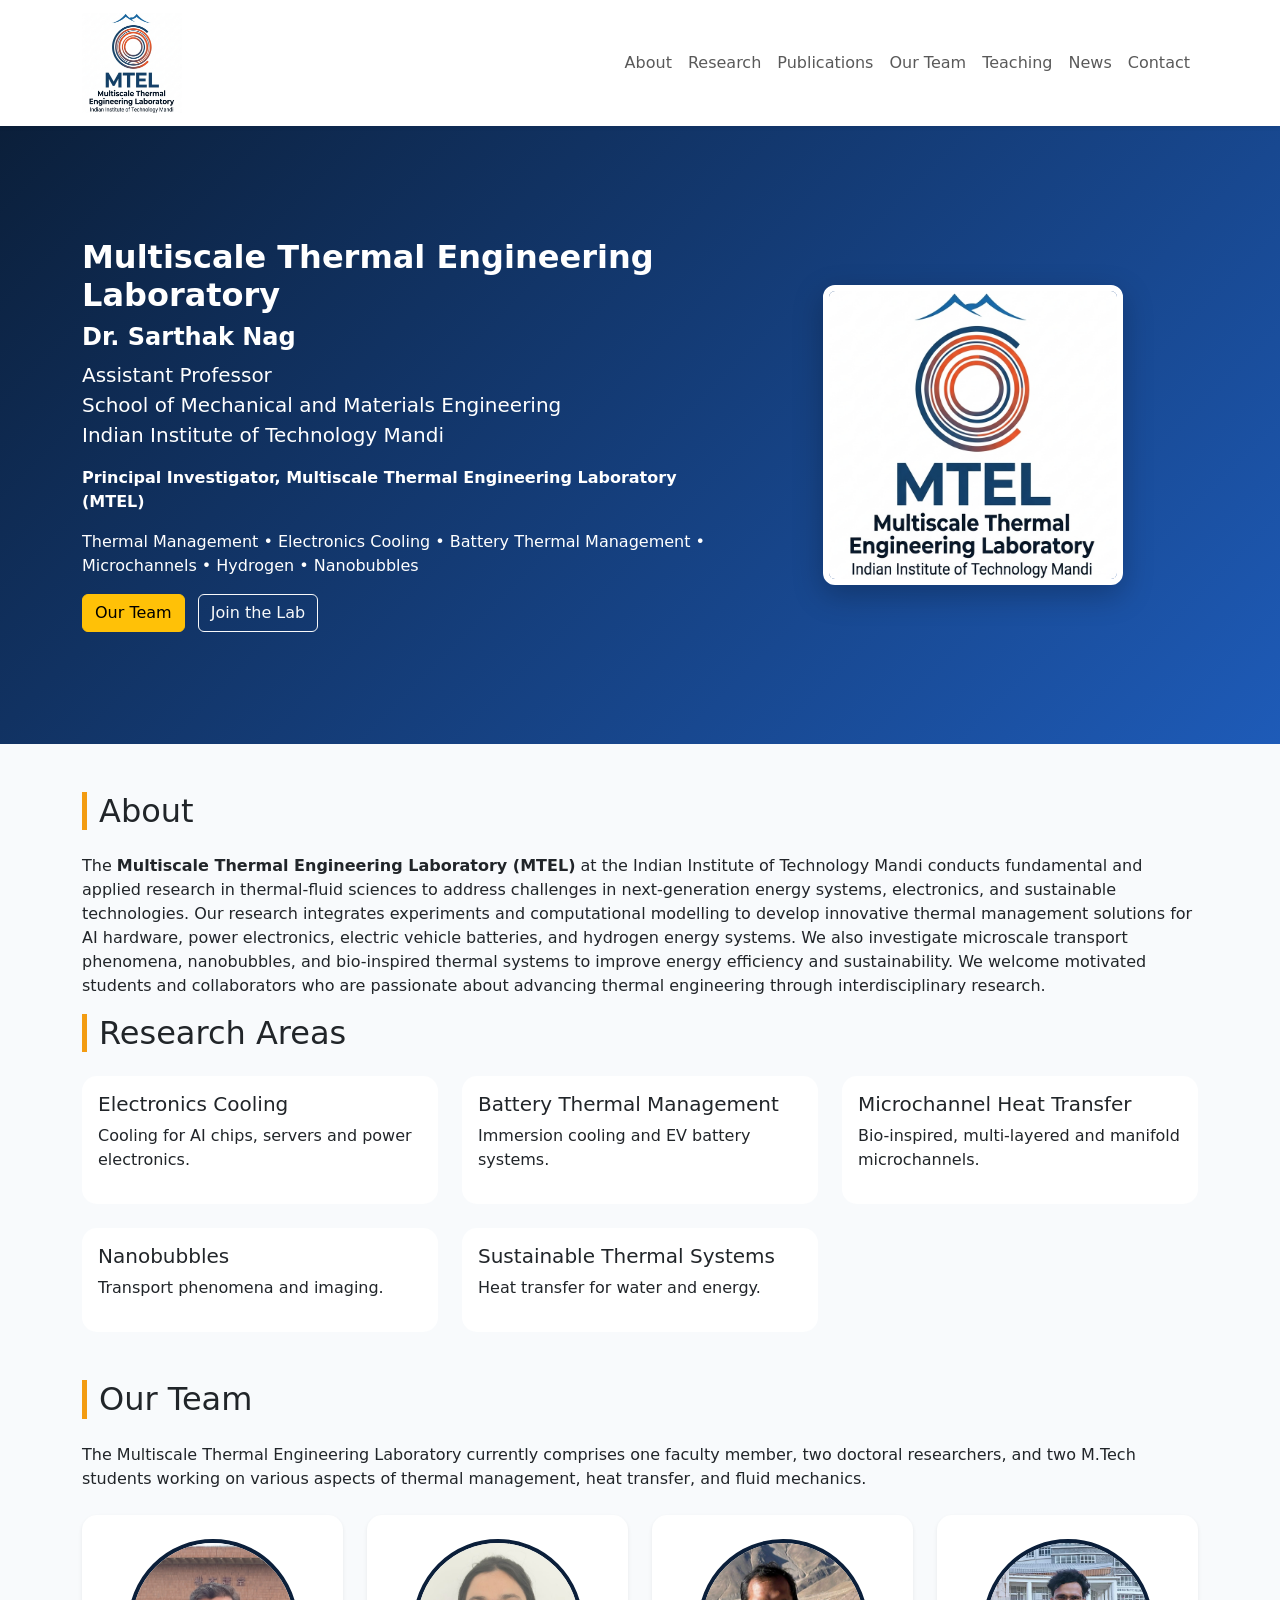
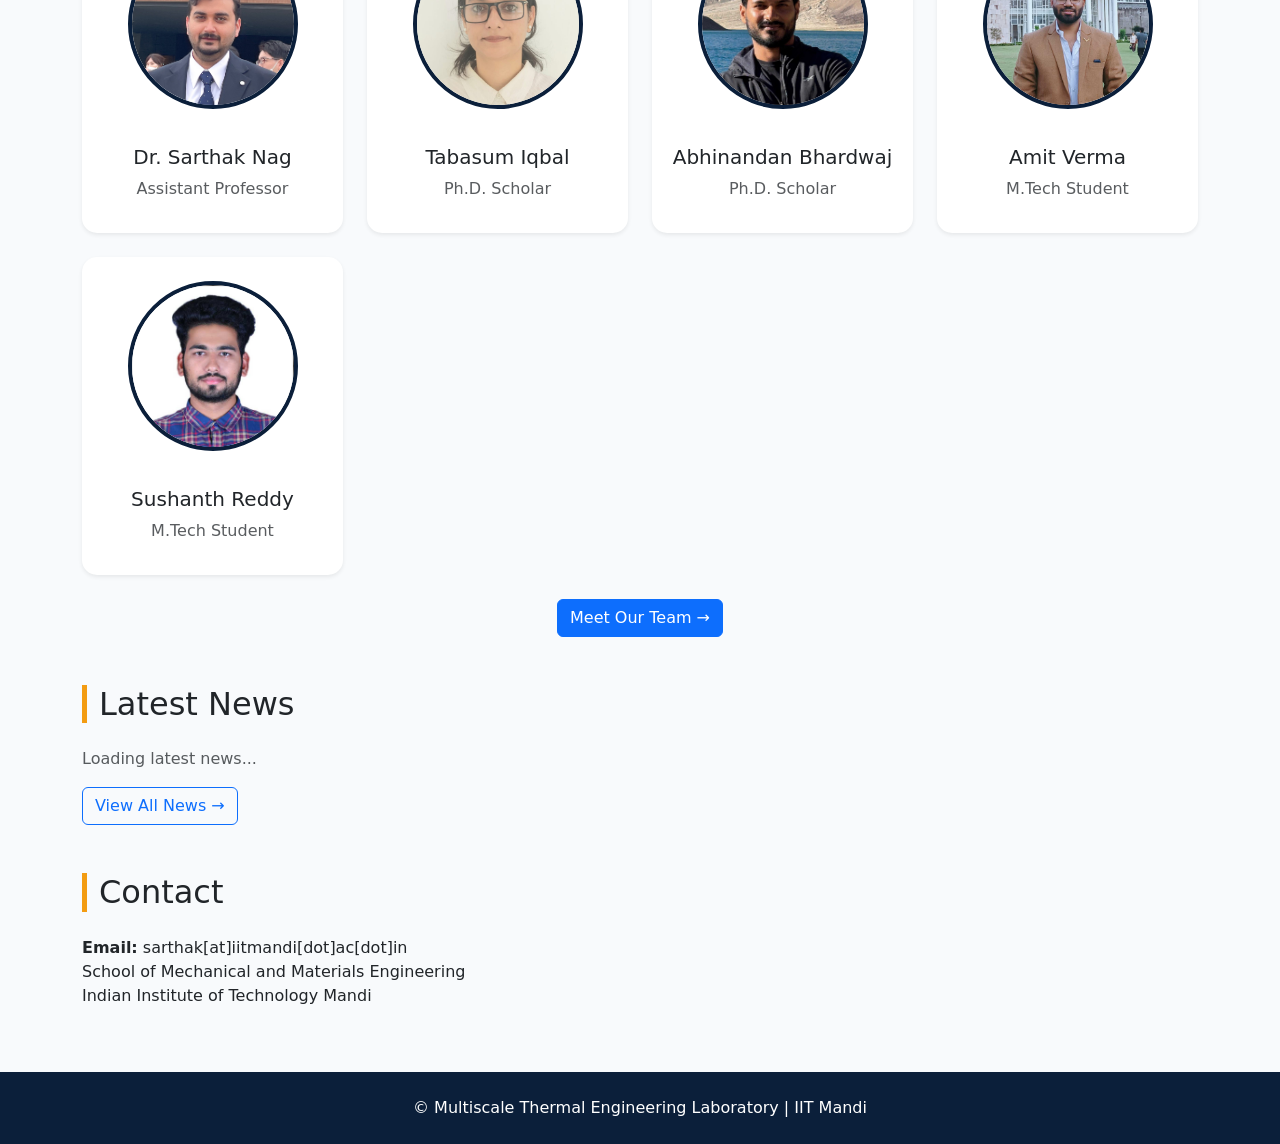
==== commit bf120c5b: "Add latest news section and view all button Added a section for loading latest news and a button to " ====
--- a/index.html
+++ b/index.html
@@ -88,10 +88,16 @@
     <div class="text-center mt-4"> <a href="pages/people.html" class="btn btn-primary"> Meet Our Team → </a> </div>
     
 <h2 class='section-title mt-5'>Latest News</h2>
-<ul>
-<li>Sarthak is visiting the Kyushu University (JP), Department of Mechanical Engineering from 2-25 July 2026. </li>
-<li>Abhinandan Bhardwaj (PhD Student) is accepted as an exchange student under the JST-LOTUS program, Kyushu University (JP), Department of Mechanical Engineering from 19th March - 31st October 2026.</li>
-</ul>
+
+<div id="latest-news">
+    <p class="text-muted">Loading latest news...</p>
+</div>
+
+<div class="mt-3">
+    <a href="pages/news.html" class="btn btn-outline-primary">
+        View All News →
+    </a>
+</div>
 
 <h2 class='section-title mt-5' id='contact'>Contact</h2>
 <p><strong>Email:</strong> sarthak[at]iitmandi[dot]ac[dot]in<br>
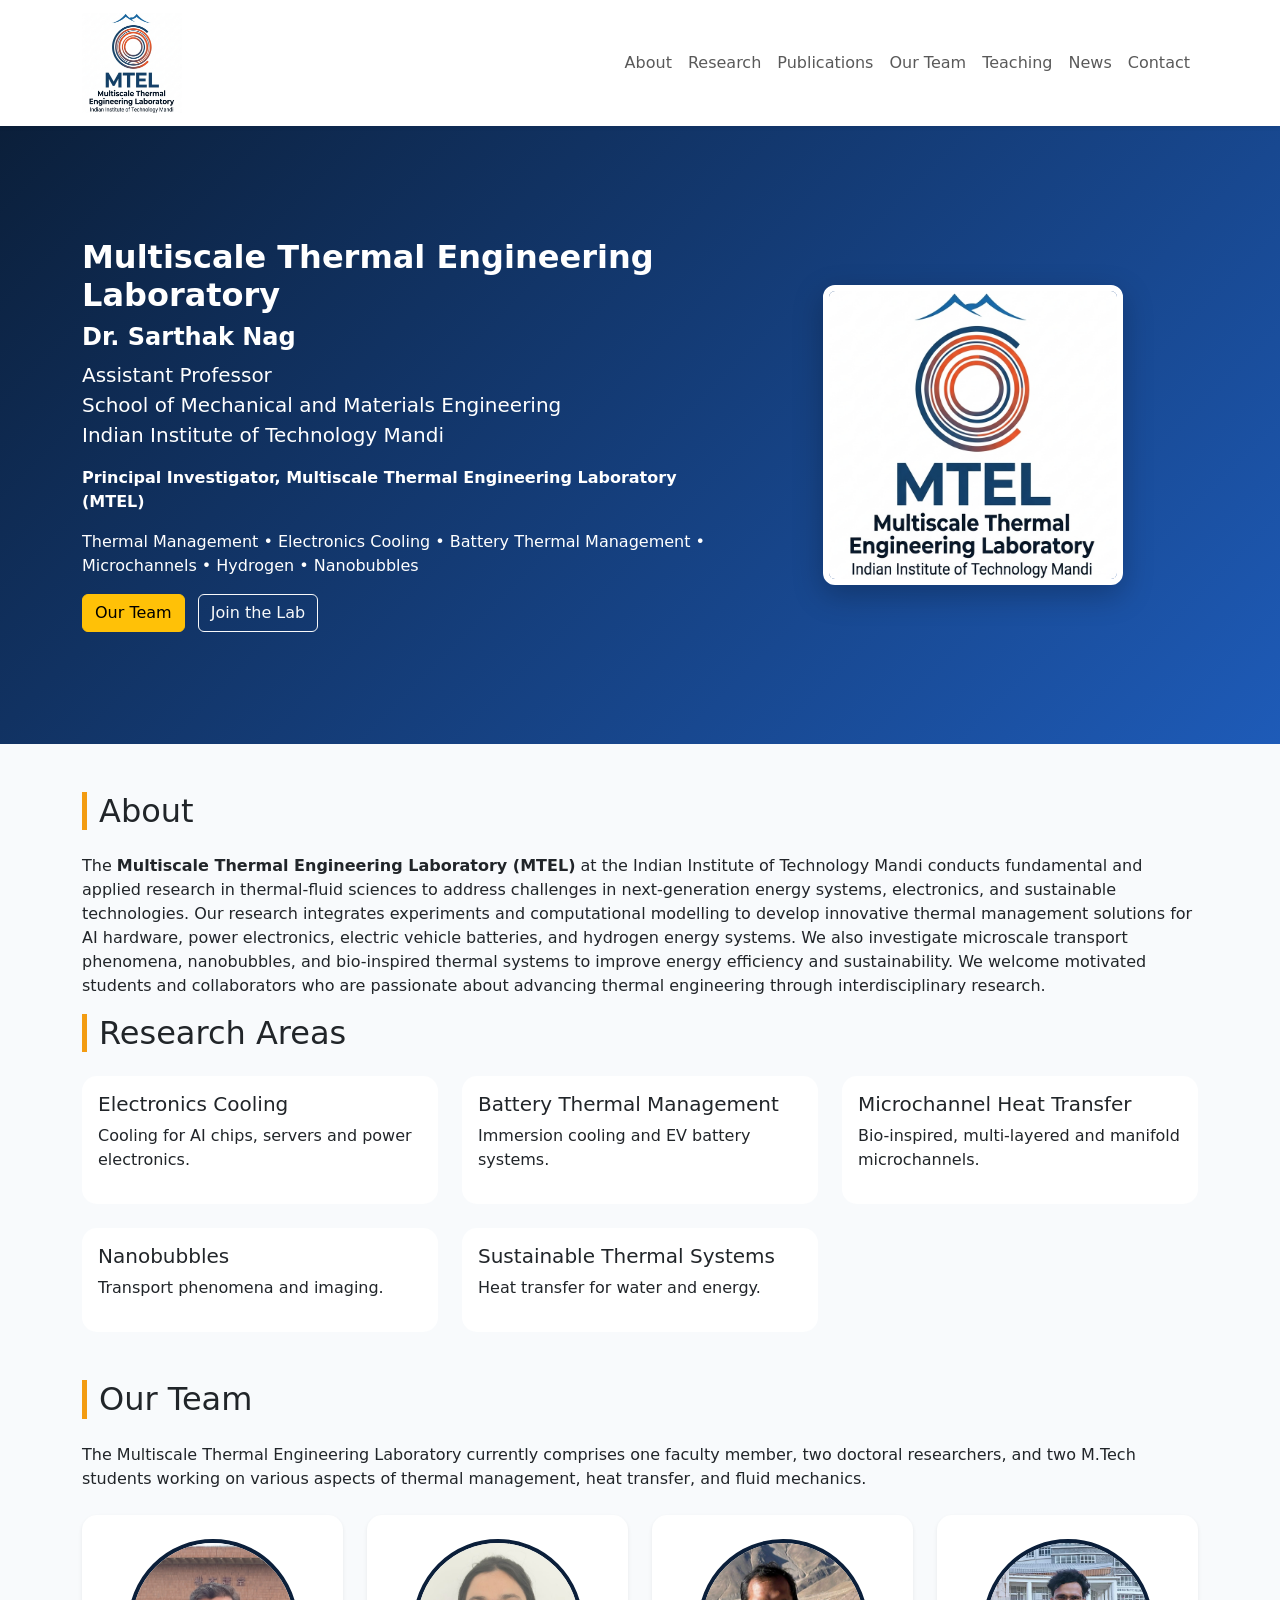
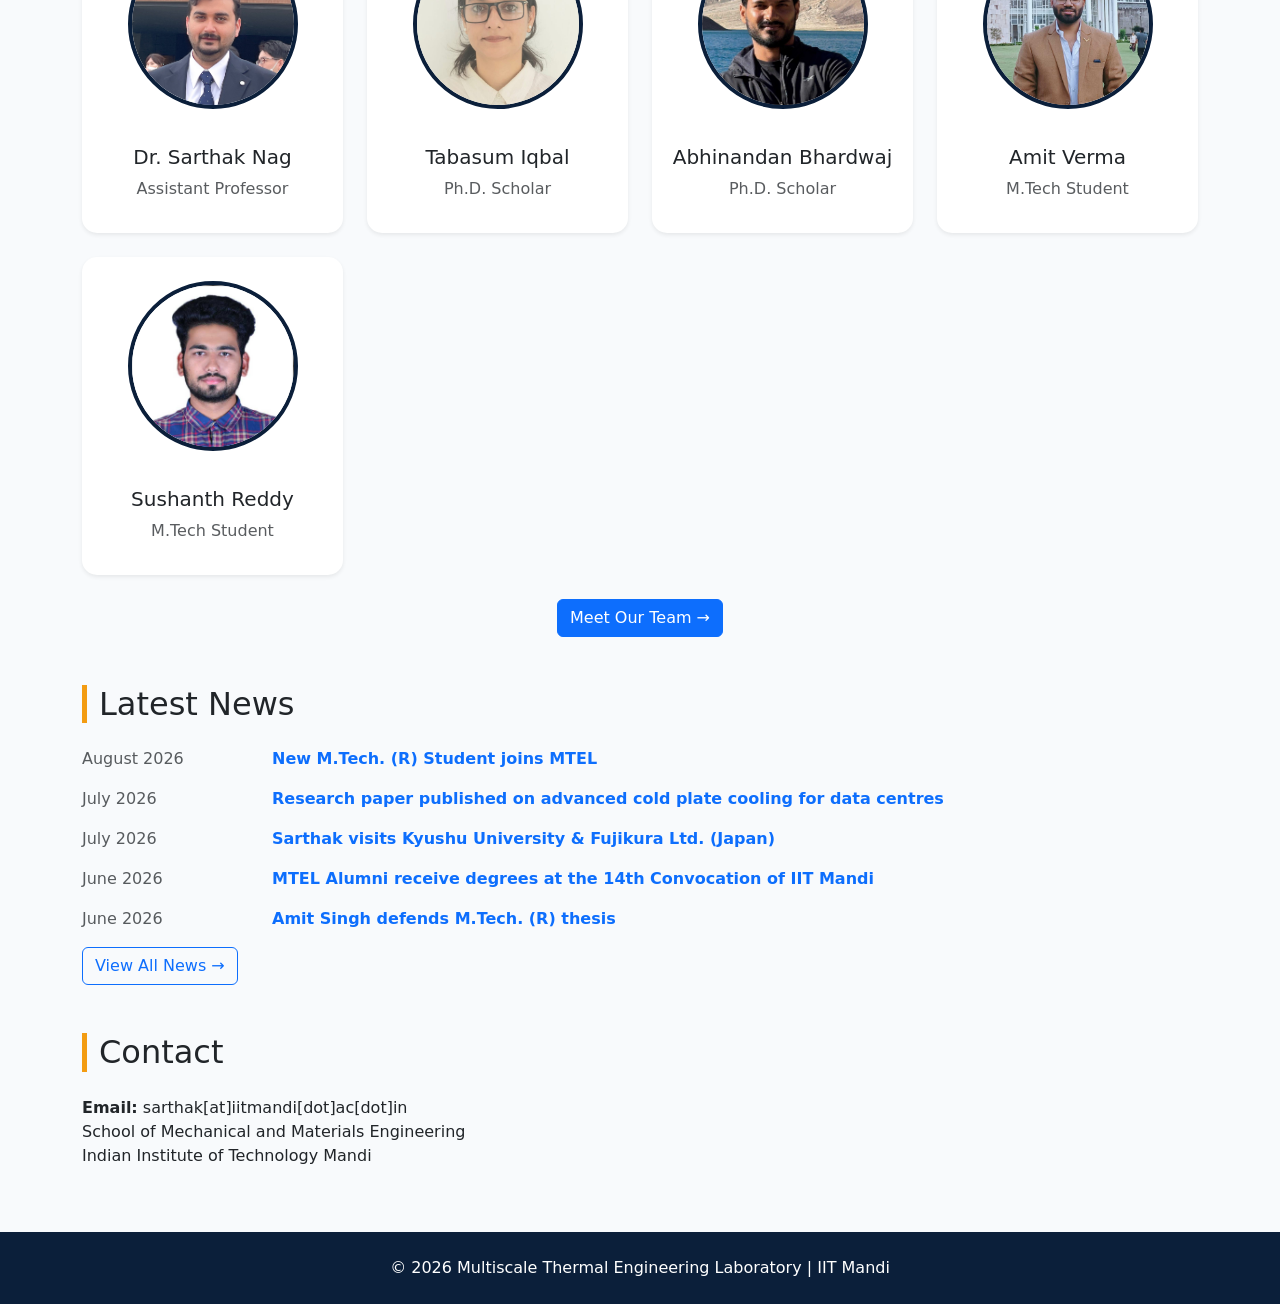
==== commit 6c910790: "Update index.html" ====
--- a/index.html
+++ b/index.html
@@ -34,7 +34,7 @@
 <p><strong>Principal Investigator, Multiscale Thermal Engineering Laboratory (MTEL)</strong></p>
 <p>Thermal Management • Electronics Cooling • Battery Thermal Management • Microchannels • Hydrogen • Nanobubbles</p>
 <a class='btn btn-warning me-2' href='pages/people.html'>Our Team</a>
-<a class='btn btn-outline-light' href='pages/openings.html'>Join the Lab</a>
+<a class='btn btn-outline-light' href='pages/contact.html'>Join the Lab</a>
 </div>
 <div class='col-lg-5 text-center'>
 <img src="assets/images/MTEL_Logo_square1.png"
